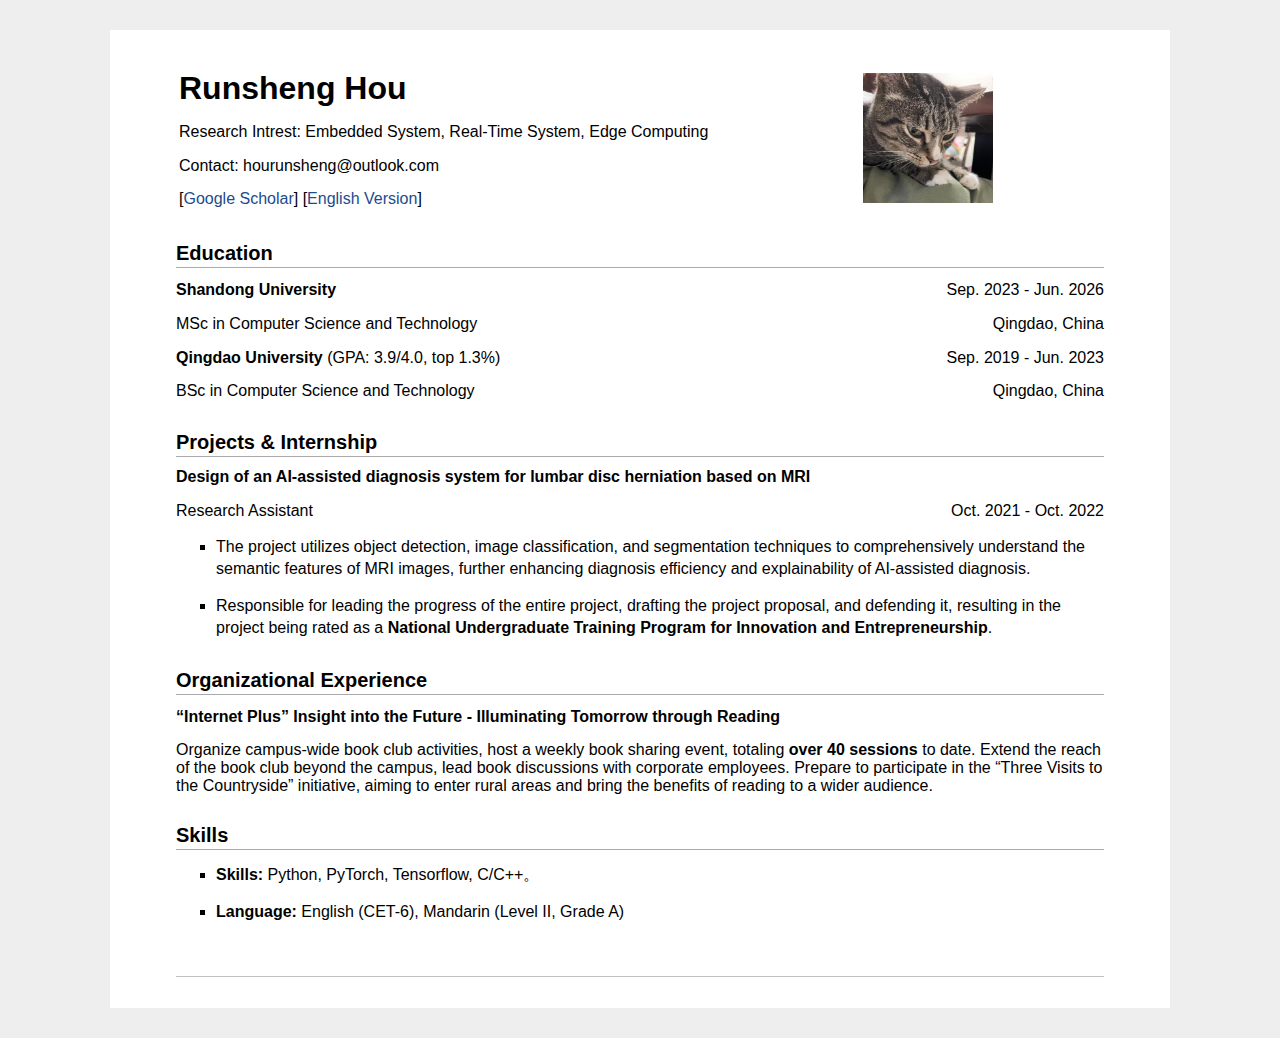
==== encv.html @ e8585f91 ":rocket: update encv" ====
<html xmlns="http://www.w3.org/1999/xhtml" xml:lang="en">
<head>
<meta http-equiv="Content-Type" content="text/html;charset=utf-8" />
<meta name="keywords" content="Runsheng Hou"> 
<meta name="description" content="Runsheng Hou's home page">


<link rel="stylesheet" href="jemdoc.css" type="text/css" />
<title>Runsheng Hou（侯润升）</title>
<script type="text/javascript">

  var _gaq = _gaq || [];
  _gaq.push(['_setAccount', 'UA-39824124-1']);
  _gaq.push(['_trackPageview']);

  (function() {
    var ga = document.createElement('script'); ga.type = 'text/javascript'; ga.async = true;
    ga.src = ('https:' == document.location.protocol ? 'https://ssl' : 'http://www') + '.google-analytics.com/ga.js';
    var s = document.getElementsByTagName('script')[0]; s.parentNode.insertBefore(ga, s);
  })();
  
  </script>
</head>
<body >

<div id="layout-content" style="margin-top:25px">

<table>
    <tbody>
        <tr>
            <td width="680">

                <p><font size=6><b>Runsheng Hou</b></font> </p>
                <p>Research Intrest: Embedded System, Real-Time System, Edge Computing</p>
                <p>Contact: hourunsheng@outlook.com</p>
                [<a href="https://scholar.google.com/citations?view_op=list_works&hl=en&user=yI5UtN8AAAAJ">Google Scholar</a>] 
                [<a href=encv.html>English Version</a>]

            </td>

            <td>
                <img src="kyle.jpg" border="0" width="130">
            </td>
            
        <tr>
    </tbody>
</table>

<h2>Education</h2>
<p>
    <p style="text-align: left;"><b>Shandong University</b> <span style="float: right;">Sep. 2023 - Jun. 2026</span></p>
    <p style="text-align: left;">MSc in Computer Science and Technology<span style="float: right;">Qingdao, China</span></p>
</p>
<p>
    <p style="text-align: left;"><b>Qingdao University</b> (GPA: 3.9/4.0, top 1.3%) <span style="float: right;">Sep. 2019 - Jun. 2023</span></p>
    <p style="text-align: left;">BSc in Computer Science and Technology <span style="float: right;">Qingdao, China</span></p>
</p>

<h2>Projects & Internship</h2>
    <p style="text-align: left;"><b>Design of an AI-assisted diagnosis system for lumbar disc herniation based on MRI</b>
    <p>Research Assistant <span style="float: right;">Oct. 2021 - Oct. 2022</span></p>
    <ul style="list-style-type:square; margin-top:13px;margin-bottom:0px;">
        <li>
            The project utilizes object detection, image classification, and segmentation techniques to comprehensively understand the semantic features of MRI images, further enhancing diagnosis efficiency and explainability of AI-assisted diagnosis.
        </li>
        <li>
            Responsible for leading the progress of the entire project, drafting the project proposal, and defending it, resulting in the project being rated as a <b>National Undergraduate Training Program for Innovation and Entrepreneurship</b>.
        </li>
    </ul>



<h2>Organizational Experience</h2>

<p>
    <p style="text-align: left;"><b>“Internet Plus” Insight into the Future - Illuminating Tomorrow through Reading</b> </p>
    Organize campus-wide book club activities, host a weekly book sharing event, totaling <b>over 40 sessions</b> to date. 
    Extend the reach of the book club beyond the campus, lead book discussions with corporate employees. 
    Prepare to participate in the “Three Visits to the Countryside” initiative, aiming to enter rural areas and bring the benefits of reading to a wider audience.
</p>


<h2>Skills</h2>
<p>
    <ul style="list-style-type:square; margin-top:13px;margin-bottom:0px;">
        <li>
            <b>Skills: </b>Python, PyTorch, Tensorflow, C/C++。
        </li>
        <li>
            <b>Language: </b>English (CET-6), Mandarin (Level II, Grade A)
        </li>
    </ul>
</p>

<div id="footer">
    <div id="footer-text"></div>
</div>
</div>
</body>
</html>
---- jemdoc.css ----
/* Default css file for jemdoc. */

table#tlayout {
    border: none;
    border-collapse: separate;
    background: white;
}
/*
body {
	background: white;
	padding-bottom: 8px;
	margin: 0;
}
*/
html {
  background-color: #eeeeee; 
}

body { 
  font-family: Helvetica, Arial, Times, Georgia, Verdana, sans-serif;
  color: #000;
  background-color: #ffffff; 
  text-align:left; /* for IE */
  margin-top: 30px; 
  margin-bottom: 30px;
  margin-left: auto;
  margin-right: auto;
  padding-left:  50px;
  padding-right: 50px;
  padding-top: 10px;
  padding-bottom: 30px;
  max-width: 960px;
}

#layout-menu {
	background: #f6f6f6;
	border: 1px solid #dddddd;
	padding-top: 0.5em;
	padding-left: 8px;
	padding-right: 8px;
	font-size: 1.0em;
	width: auto;
	white-space: nowrap;
    text-align: left;
    vertical-align: top;
}

#layout-menu td {
	background: #f4f4f4;
    vertical-align: top;
}

#layout-content {
	padding-top: 0.0em;
	padding-left: 1.0em;
	padding-right: 1.0em;
    border: none;
    background: white;
    text-align: left;
    vertical-align: top;
}

#layout-menu a {
	line-height: 1.5em;
	margin-left: 0.5em;
}

tt {
    background: #ffffdd;
}

pre, tt {
	font-size: 90%;
	font-family: monaco, monospace;
}

a, a > tt {
	color: #224b8d;
	text-decoration: none;
}

a:hover {
	border-bottom: 1px gray dotted;
}

#layout-menu a.current:link, #layout-menu a.current:visited {
	color: #022b6d;
	border-bottom: 1px gray solid;
}
#layout-menu a:link, #layout-menu a:visited, #layout-menu a:hover {
	color: #527bbd;
	text-decoration: none;
}
#layout-menu a:hover {
	text-decoration: none;
}

div.menu-category {
	border-bottom: 1px solid gray;
	margin-top: 0.8em;
	padding-top: 0.2em;
	padding-bottom: 0.1em;
	font-weight: bold;
}

div.menu-item {
	padding-left: 16px;
	text-indent: -16px;
}

div#toptitle {
	padding-bottom: 0.2em;
	margin-bottom: 1.5em;
	/*border-bottom: 3px double gray;*/
}

/* Reduce space if we begin the page with a title. */
div#toptitle + h2, div#toptitle + h3 {
	margin-top: 0em;
}

div#subtitle {
	margin-top: 0.0em;
	margin-bottom: 0.0em;
	padding-top: 0em;
	padding-bottom: 0.1em;
}

em {
	font-style: italic;
}

strong {
	font-weight: bold;
}


h1, h2, h3 {
	
	margin-top: 0.7em;
	margin-bottom: 0.5em;
	padding-bottom: 0.2em;
	line-height: 1.0;
	padding-top: 0.5em;
	border-bottom: 1px solid #aaaaaa;
}

h1 {
	font-size: 165%;
	padding-bottom: 0.3em;
}

h2 {
	padding-top: 0.8em;
	font-size: 125%;
}

h2 + h3 {
    padding-top: 0.2em;
}

h3 {
	font-size: 110%;
	border-bottom: none;
}

p {
	margin-top: 0.0em;
	margin-bottom: 0.8em;
	padding: 0;
	line-height: 1.3;
}

pre {
	padding: 0;
	margin: 0;
}

div#footer {
	font-size: small;
	border-top: 1px solid #c0c0c0;
	padding-top: 0.1em;
	margin-top: 4.0em;
	color: #c0c0c0;
}

div#footer a {
	color: #80a0b0;
}

div#footer-text {
	float: left;
	padding-bottom: 8px;
}

ul, ol, dl {
	margin-top: 0.2em;
	padding-top: 0;
	margin-bottom: 0.8em;
	line-height: 1.4
}

dt {
	margin-top: 0.5em;
	margin-bottom: 0;
}

dl {
	margin-left: 20px;
}

dd {
	color: #222222;
}

dd > *:first-child {
	margin-top: 0;
}

ul {
	list-style-position: outside;
	list-style-type: circle;
}

p + ul, p + ol {
	margin-top: -0.5em;
}

li {
	margin-top:0.9em;
}

ol {
	list-style-position: outside;
	list-style-type: decimal;
}

li p, dd p {
	margin-bottom: 0.3em;
}


ol ol {
	list-style-type: lower-alpha;
}

ol ol ol {
	list-style-type: lower-roman;
}

p + div.codeblock {
	margin-top: -0.6em;
}

div.codeblock, div.infoblock {
	margin-right: 0%;
	margin-top: 1.2em;
	margin-bottom: 1.3em;
}

div.blocktitle {
	font-weight: bold;
	color: #cd7b62;
	margin-top: 1.2em;
	margin-bottom: 0.1em;
}

div.blockcontent {
	border: 1px solid silver;
	padding: 0.3em 0.5em;
}

div.infoblock > div.blockcontent {
	background: #ffffee;
}

div.blockcontent p + ul, div.blockcontent p + ol {
	margin-top: 0.4em;
}

div.infoblock p {
	margin-bottom: 0em;
}

div.infoblock li p, div.infoblock dd p {
	margin-bottom: 0.5em;
}

div.infoblock p + p {
	margin-top: 0.8em;
}

div.codeblock > div.blockcontent {
	background: #f6f6f6;
}

span.pycommand {
	color: #000070;
}

span.statement {
	color: #008800;
}
span.builtin {
	color: #000088;
}
span.special {
	color: #990000;
}
span.operator {
	color: #880000;
}
span.error {
	color: #aa0000;
}
span.comment, span.comment > *, span.string, span.string > * {
	color: #606060;
}

@media print {
	#layout-menu { display: none; }
}

#fwtitle {
	margin: 2px;
}

#fwtitle #toptitle {
	padding-left: 0.5em;
	margin-bottom: 0.5em;
}

#layout-content h1:first-child, #layout-content h2:first-child, #layout-content h3:first-child {
	margin-top: -0.7em;
}

div#toptitle h1, #layout-content div#toptitle h1 {
	margin-bottom: 0.0em;
	padding-bottom: 0.1em;
	padding-top: 0;
	margin-top: 0.5em;
	border-bottom: none;
}

img.eq {
	padding: 0;
	padding-left: 0.1em;
	padding-right: 0.1em;
	margin: 0;
}

img.eqwl {
	padding-left: 2em;
	padding-top: 0.6em;
	padding-bottom: 0.2em;
	margin: 0;
}

table + table {
    margin-top: 1em;
}

tr.heading {
    font-weight: bold;
    border-bottom: 2px solid black;
}

img {
    border: none;
}

table.imgtable, table.imgtable td {
    border: none;
    text-align: left;
}
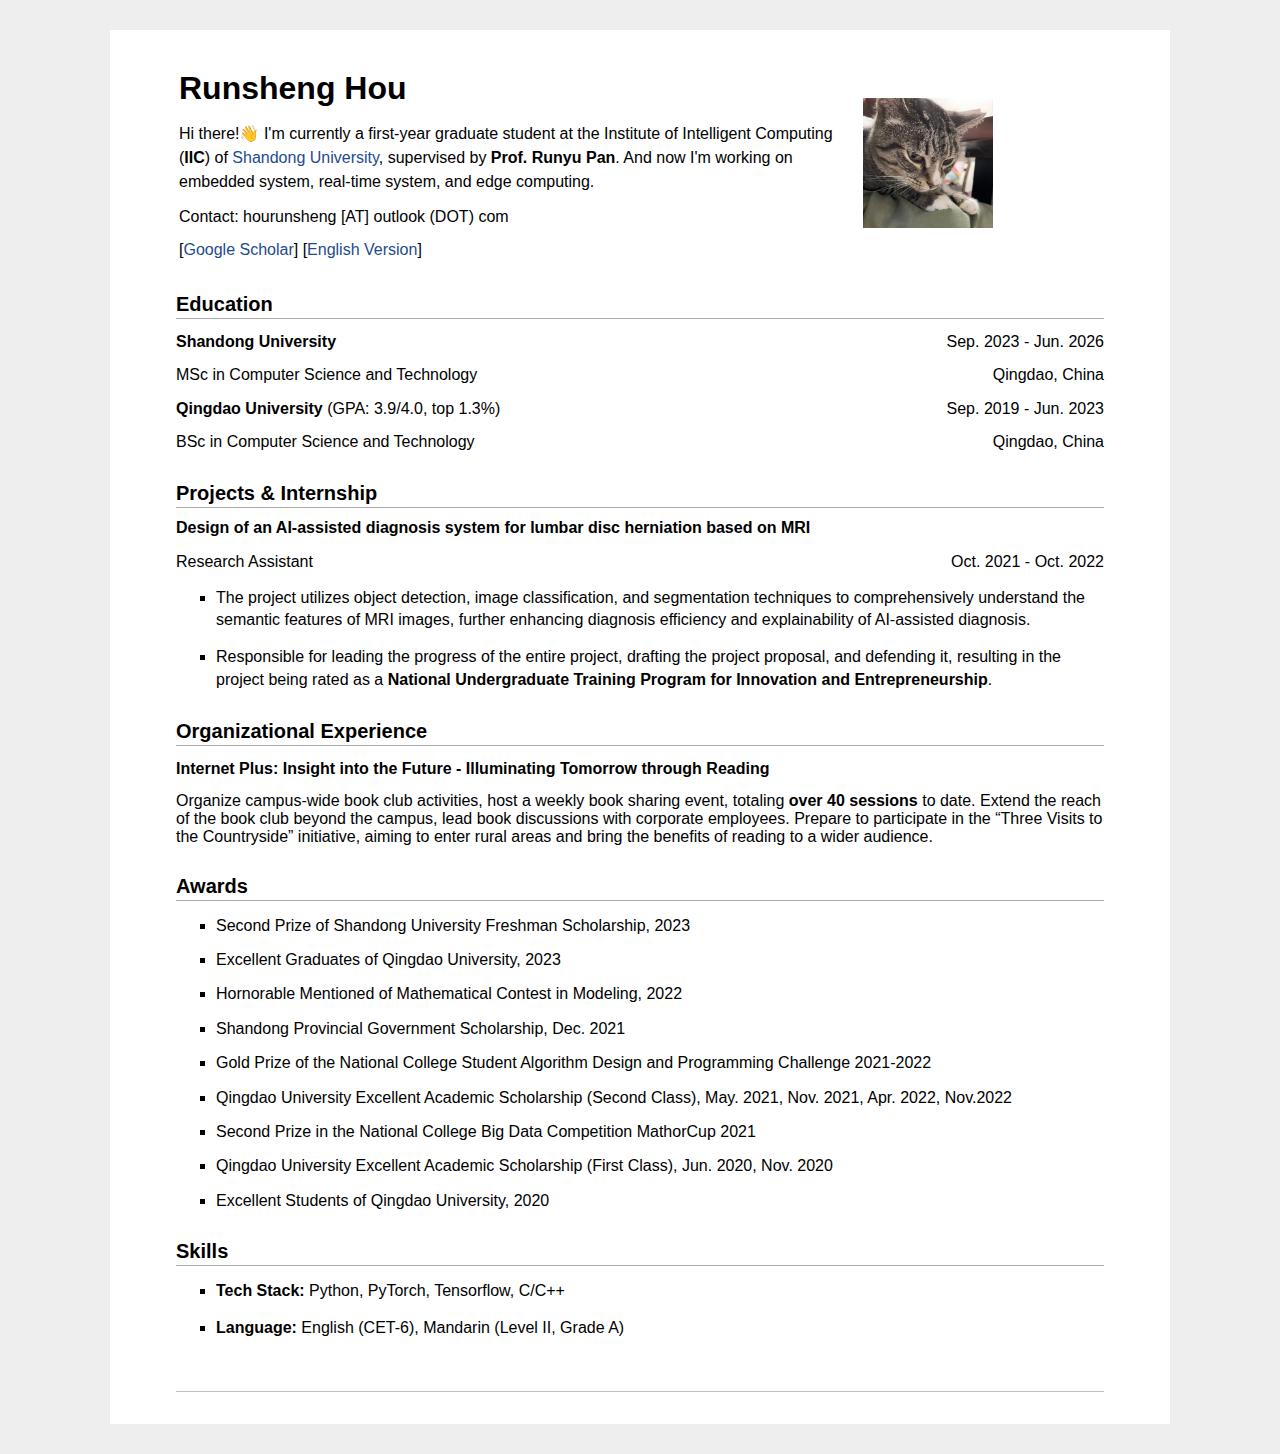
==== commit 7c3775cd: ":rocket: update en cv" ====
--- a/encv.html
+++ b/encv.html
@@ -31,8 +31,8 @@
             <td width="680">
 
                 <p><font size=6><b>Runsheng Hou</b></font> </p>
-                <p>Research Intrest: Embedded System, Real-Time System, Edge Computing</p>
-                <p>Contact: hourunsheng@outlook.com</p>
+                <p style="line-height:1.5;">Hi there!👋 I'm currently a first-year graduate student at the Institute of Intelligent Computing (<b>IIC</b>) of <a href="https://www.sdu.edu.cn/">Shandong University</a>, supervised by <b>Prof. Runyu Pan</b>. And now I'm working on embedded system, real-time system, and edge computing.</p>
+                <p>Contact: hourunsheng<!-- >@. --> [AT] <!-- >@. -->outlook<!-- >@. --> (DOT) <!-- >@. -->com</p>
                 [<a href="https://scholar.google.com/citations?view_op=list_works&hl=en&user=yI5UtN8AAAAJ">Google Scholar</a>] 
                 [<a href=encv.html>English Version</a>]
 
@@ -73,18 +73,31 @@
 <h2>Organizational Experience</h2>
 
 <p>
-    <p style="text-align: left;"><b>“Internet Plus” Insight into the Future - Illuminating Tomorrow through Reading</b> </p>
+    <p style="text-align: left;"><b>Internet Plus: Insight into the Future - Illuminating Tomorrow through Reading</b></p>
     Organize campus-wide book club activities, host a weekly book sharing event, totaling <b>over 40 sessions</b> to date. 
     Extend the reach of the book club beyond the campus, lead book discussions with corporate employees. 
     Prepare to participate in the “Three Visits to the Countryside” initiative, aiming to enter rural areas and bring the benefits of reading to a wider audience.
 </p>
+
+<h2>Awards</h2>
+<ul style="list-style-type:square; margin-top:13px;margin-bottom:0px;">
+    <li style="line-height:1.25;">Second Prize of Shandong University Freshman Scholarship, 2023</li>
+    <li style="line-height:1.25;">Excellent Graduates of Qingdao University, 2023</li>
+    <li style="line-height:1.25;">Hornorable Mentioned of Mathematical Contest in Modeling, 2022</li>
+    <li style="line-height:1.25;">Shandong Provincial Government Scholarship, Dec. 2021</li>
+    <li style="line-height:1.25;">Gold Prize of the National College Student Algorithm Design and Programming Challenge 2021-2022</li>
+    <li style="line-height:1.25;">Qingdao University Excellent Academic Scholarship (Second Class), May. 2021, Nov. 2021, Apr. 2022, Nov.2022</li>
+    <li style="line-height:1.25;">Second Prize in the National College Big Data Competition MathorCup 2021</li>
+    <li style="line-height:1.25;">Qingdao University Excellent Academic Scholarship (First Class), Jun. 2020, Nov. 2020</li>
+    <li style="line-height:1.25;">Excellent Students of Qingdao University, 2020</li>
+</ul>
 
 
 <h2>Skills</h2>
 <p>
     <ul style="list-style-type:square; margin-top:13px;margin-bottom:0px;">
         <li>
-            <b>Skills: </b>Python, PyTorch, Tensorflow, C/C++。
+            <b>Tech Stack: </b>Python, PyTorch, Tensorflow, C/C++
         </li>
         <li>
             <b>Language: </b>English (CET-6), Mandarin (Level II, Grade A)
--- a/jemdoc.css
+++ b/jemdoc.css
@@ -17,7 +17,7 @@
 }
 
 body { 
-  font-family: Helvetica, Arial, Times, Georgia, Verdana, sans-serif;
+  font-family: sans-serif, Helvetica, Arial, Times, Georgia, Verdana;
   color: #000;
   background-color: #ffffff; 
   text-align:left; /* for IE */
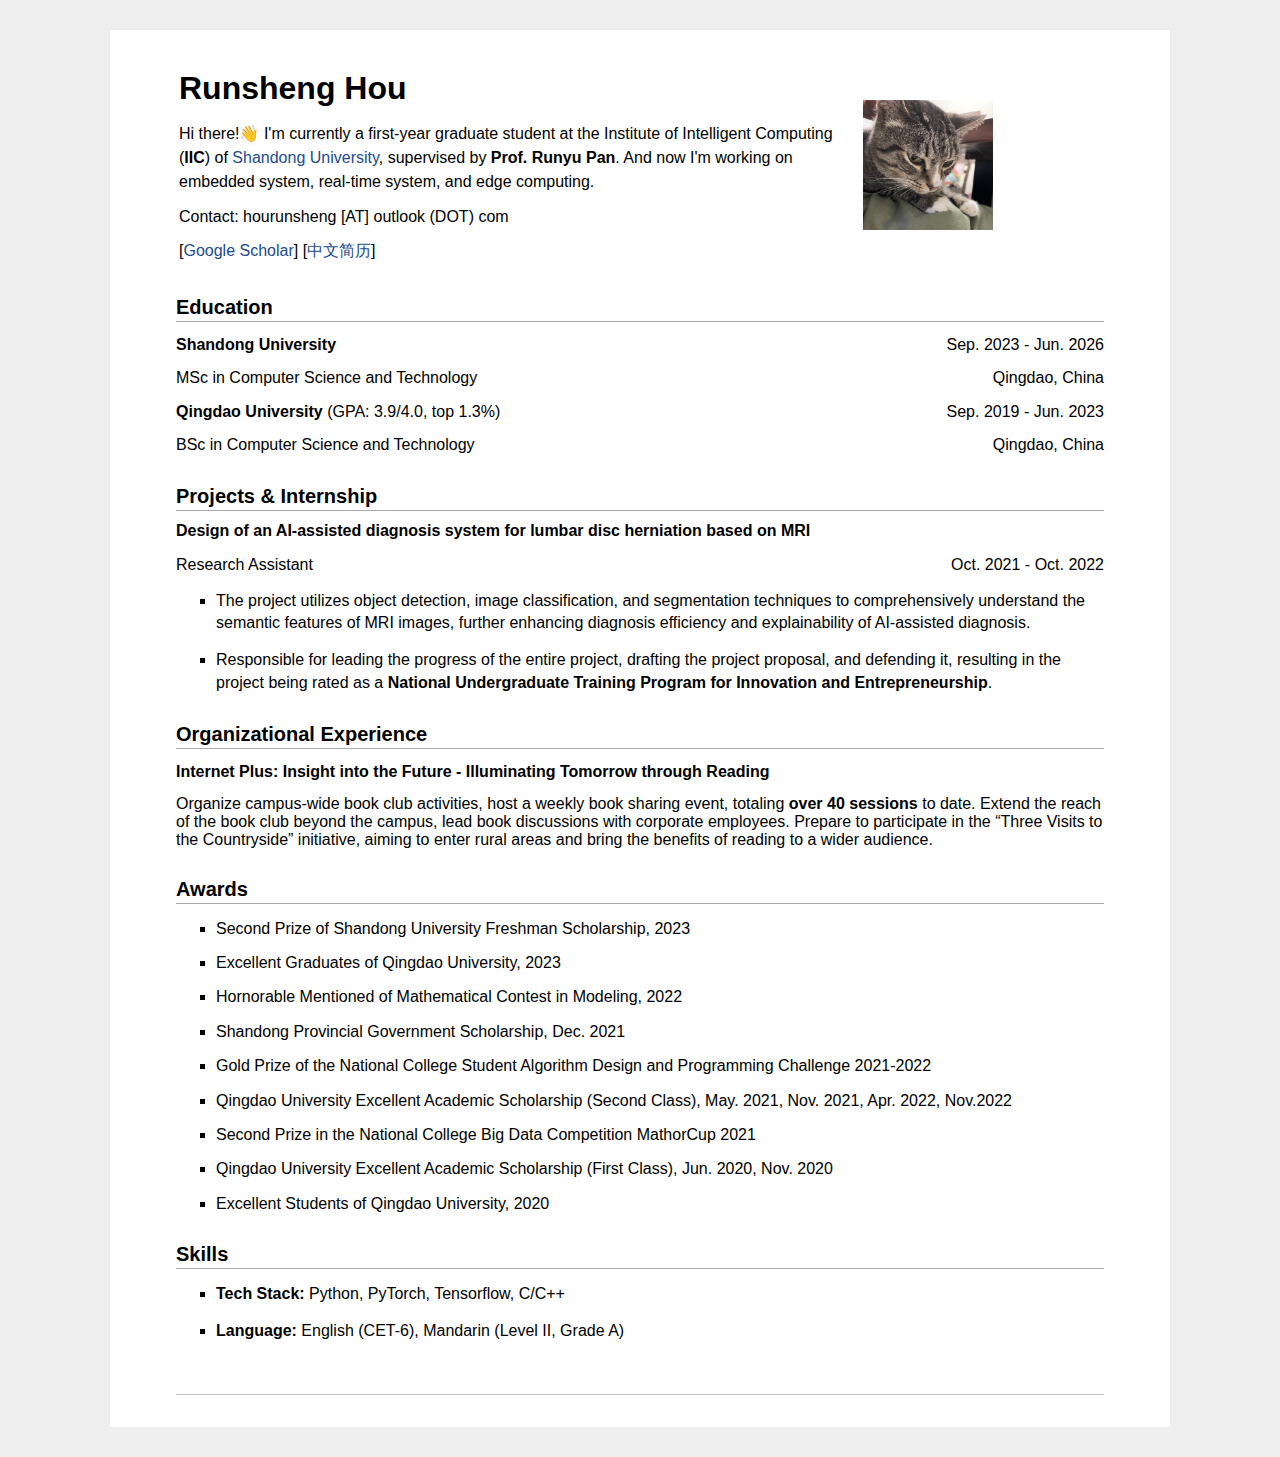
==== commit 6b0f941c: ":rocket: update en cv" ====
--- a/encv.html
+++ b/encv.html
@@ -34,7 +34,7 @@
                 <p style="line-height:1.5;">Hi there!👋 I'm currently a first-year graduate student at the Institute of Intelligent Computing (<b>IIC</b>) of <a href="https://www.sdu.edu.cn/">Shandong University</a>, supervised by <b>Prof. Runyu Pan</b>. And now I'm working on embedded system, real-time system, and edge computing.</p>
                 <p>Contact: hourunsheng<!-- >@. --> [AT] <!-- >@. -->outlook<!-- >@. --> (DOT) <!-- >@. -->com</p>
                 [<a href="https://scholar.google.com/citations?view_op=list_works&hl=en&user=yI5UtN8AAAAJ">Google Scholar</a>] 
-                [<a href=encv.html>English Version</a>]
+                [<a href=index.html>中文简历</a>]
 
             </td>
 
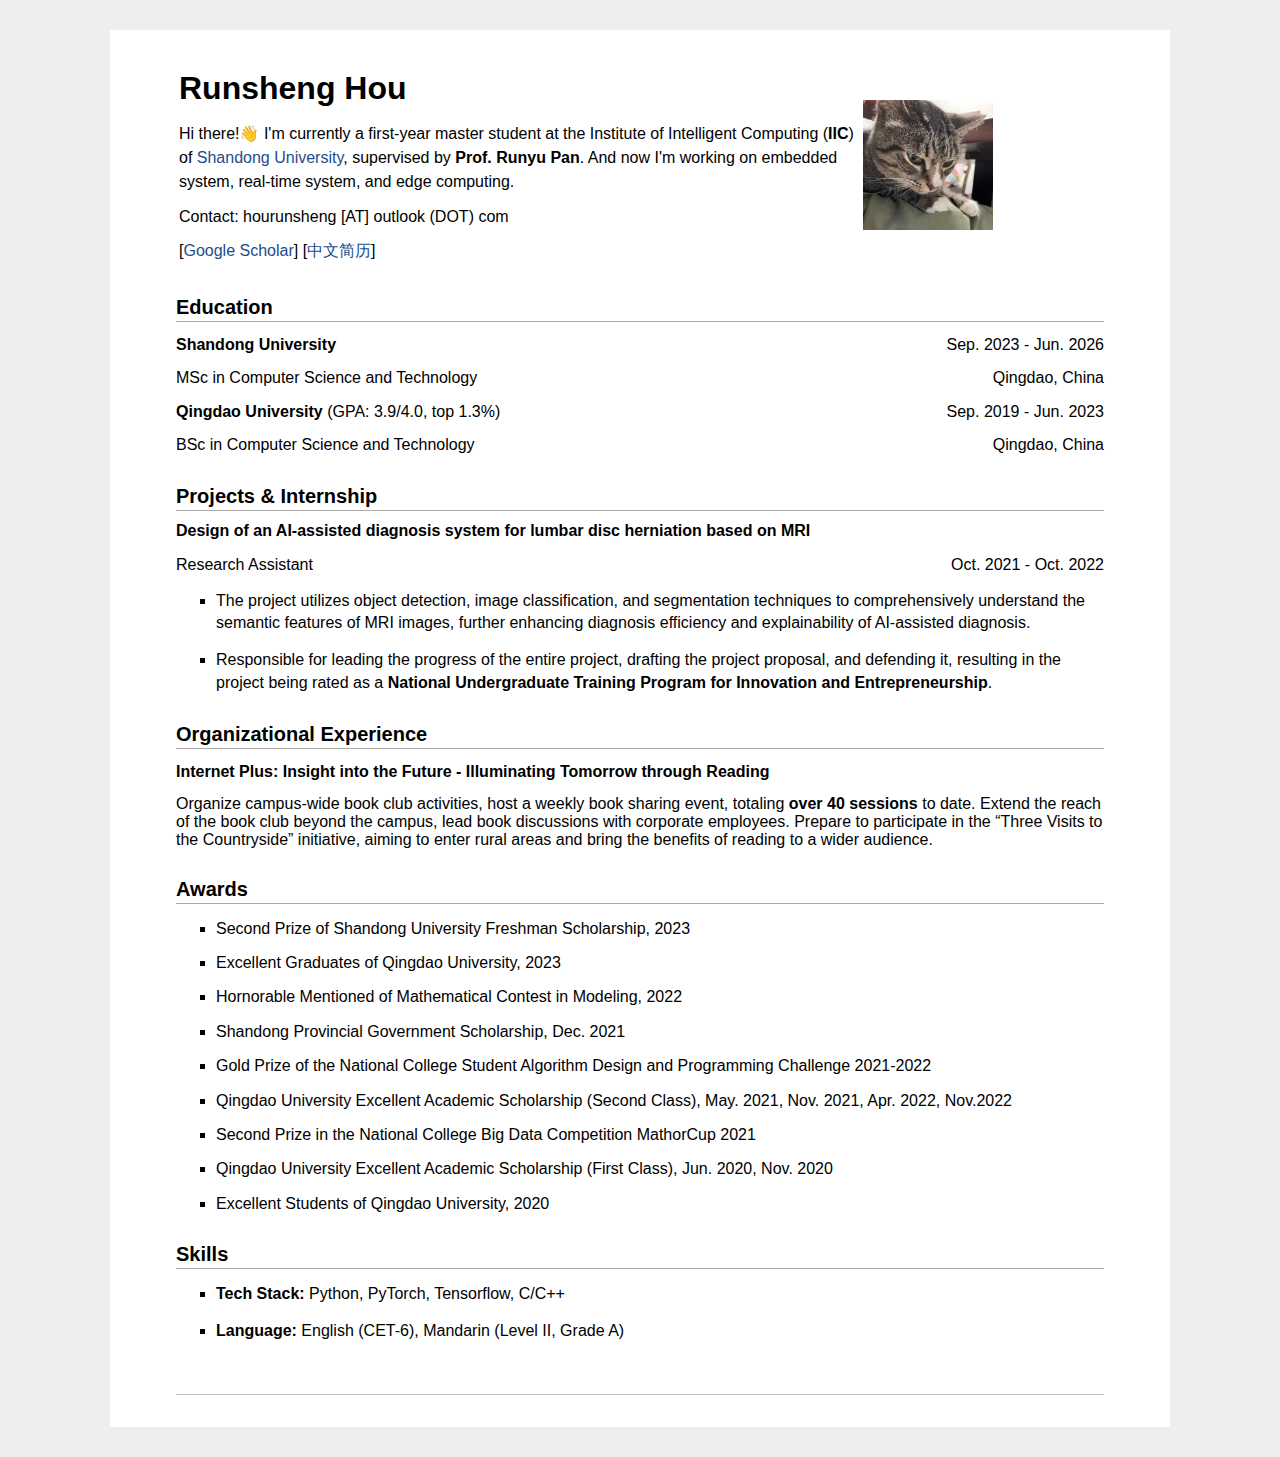
==== commit 7512579b: ":rocket: update en cv" ====
--- a/encv.html
+++ b/encv.html
@@ -31,7 +31,7 @@
             <td width="680">
 
                 <p><font size=6><b>Runsheng Hou</b></font> </p>
-                <p style="line-height:1.5;">Hi there!👋 I'm currently a first-year graduate student at the Institute of Intelligent Computing (<b>IIC</b>) of <a href="https://www.sdu.edu.cn/">Shandong University</a>, supervised by <b>Prof. Runyu Pan</b>. And now I'm working on embedded system, real-time system, and edge computing.</p>
+                <p style="line-height:1.5;">Hi there!👋 I'm currently a first-year master student at the Institute of Intelligent Computing (<b>IIC</b>) of <a href="https://www.sdu.edu.cn/">Shandong University</a>, supervised by <b>Prof. Runyu Pan</b>. And now I'm working on embedded system, real-time system, and edge computing.</p>
                 <p>Contact: hourunsheng<!-- >@. --> [AT] <!-- >@. -->outlook<!-- >@. --> (DOT) <!-- >@. -->com</p>
                 [<a href="https://scholar.google.com/citations?view_op=list_works&hl=en&user=yI5UtN8AAAAJ">Google Scholar</a>] 
                 [<a href=index.html>中文简历</a>]
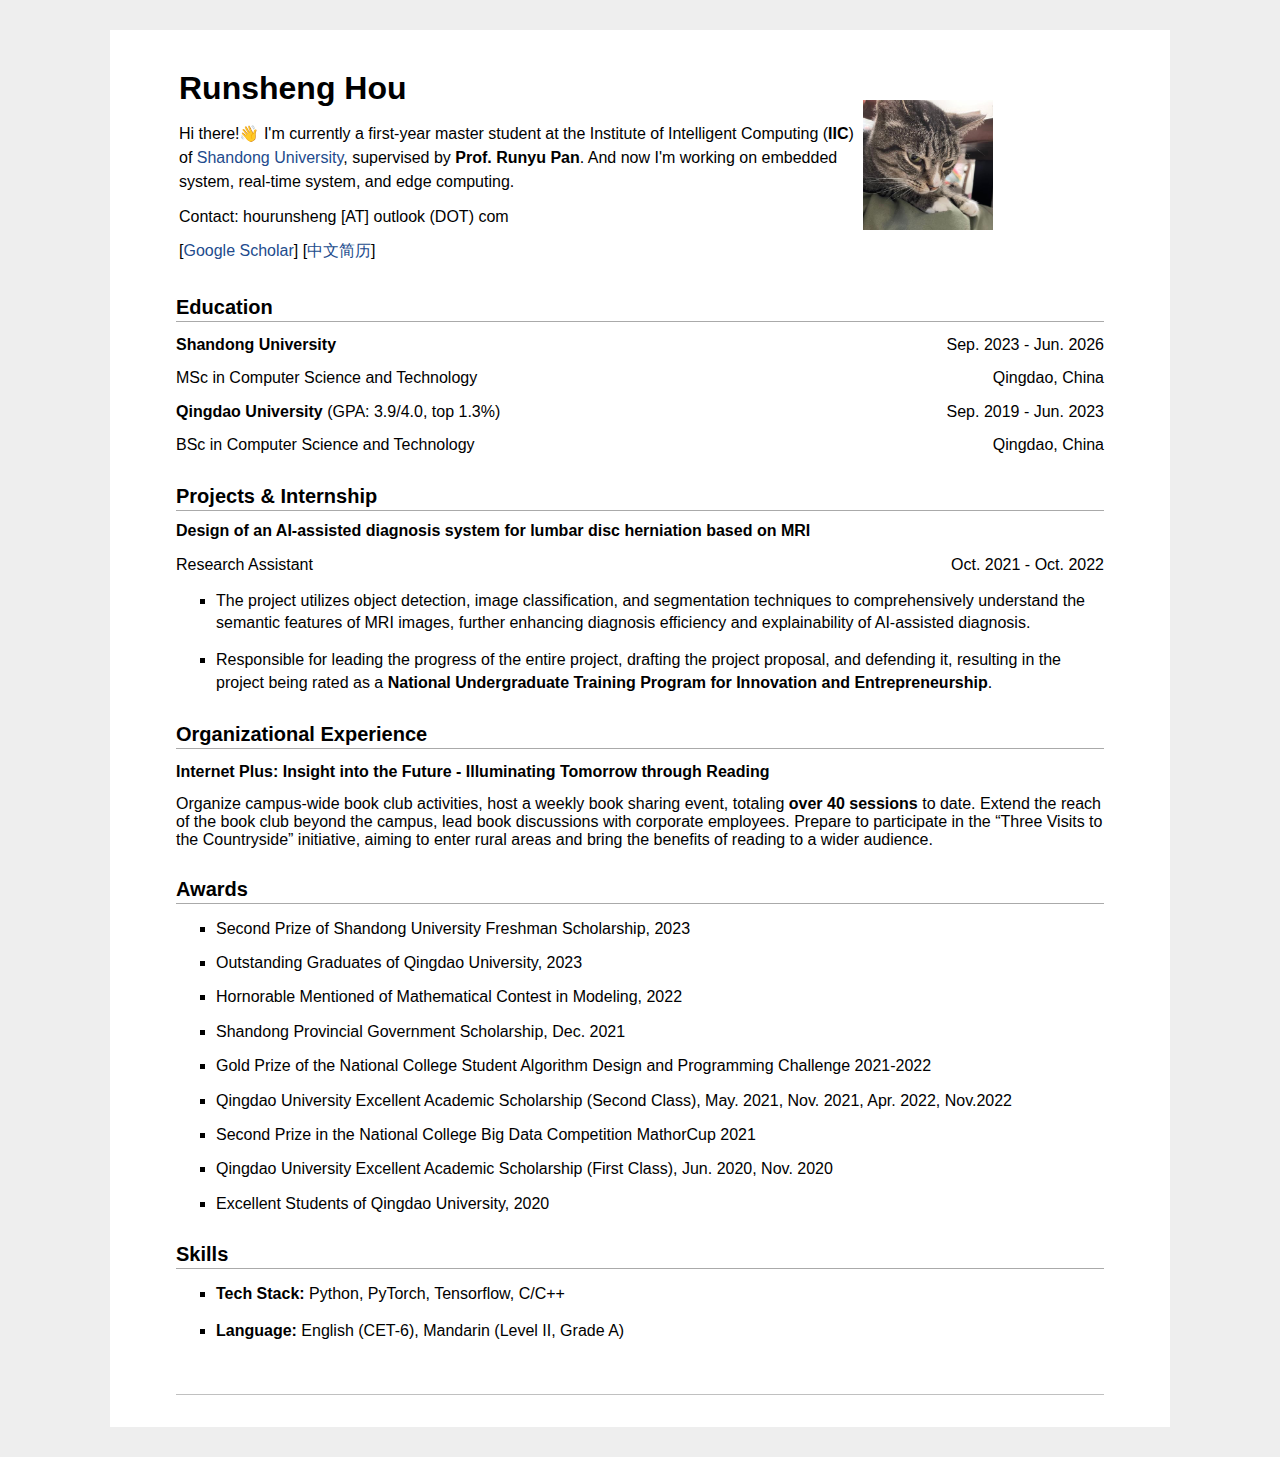
==== commit 78f74e17: ":fire: update font" ====
--- a/encv.html
+++ b/encv.html
@@ -82,7 +82,7 @@
 <h2>Awards</h2>
 <ul style="list-style-type:square; margin-top:13px;margin-bottom:0px;">
     <li style="line-height:1.25;">Second Prize of Shandong University Freshman Scholarship, 2023</li>
-    <li style="line-height:1.25;">Excellent Graduates of Qingdao University, 2023</li>
+    <li style="line-height:1.25;">Outstanding Graduates of Qingdao University, 2023</li>
     <li style="line-height:1.25;">Hornorable Mentioned of Mathematical Contest in Modeling, 2022</li>
     <li style="line-height:1.25;">Shandong Provincial Government Scholarship, Dec. 2021</li>
     <li style="line-height:1.25;">Gold Prize of the National College Student Algorithm Design and Programming Challenge 2021-2022</li>
--- a/jemdoc.css
+++ b/jemdoc.css
@@ -17,7 +17,7 @@
 }
 
 body { 
-  font-family: sans-serif, Helvetica, Arial, Times, Georgia, Verdana;
+  font-family: Calibri, sans-serif, Helvetica, Arial, Times, Georgia, Verdana;
   color: #000;
   background-color: #ffffff; 
   text-align:left; /* for IE */
